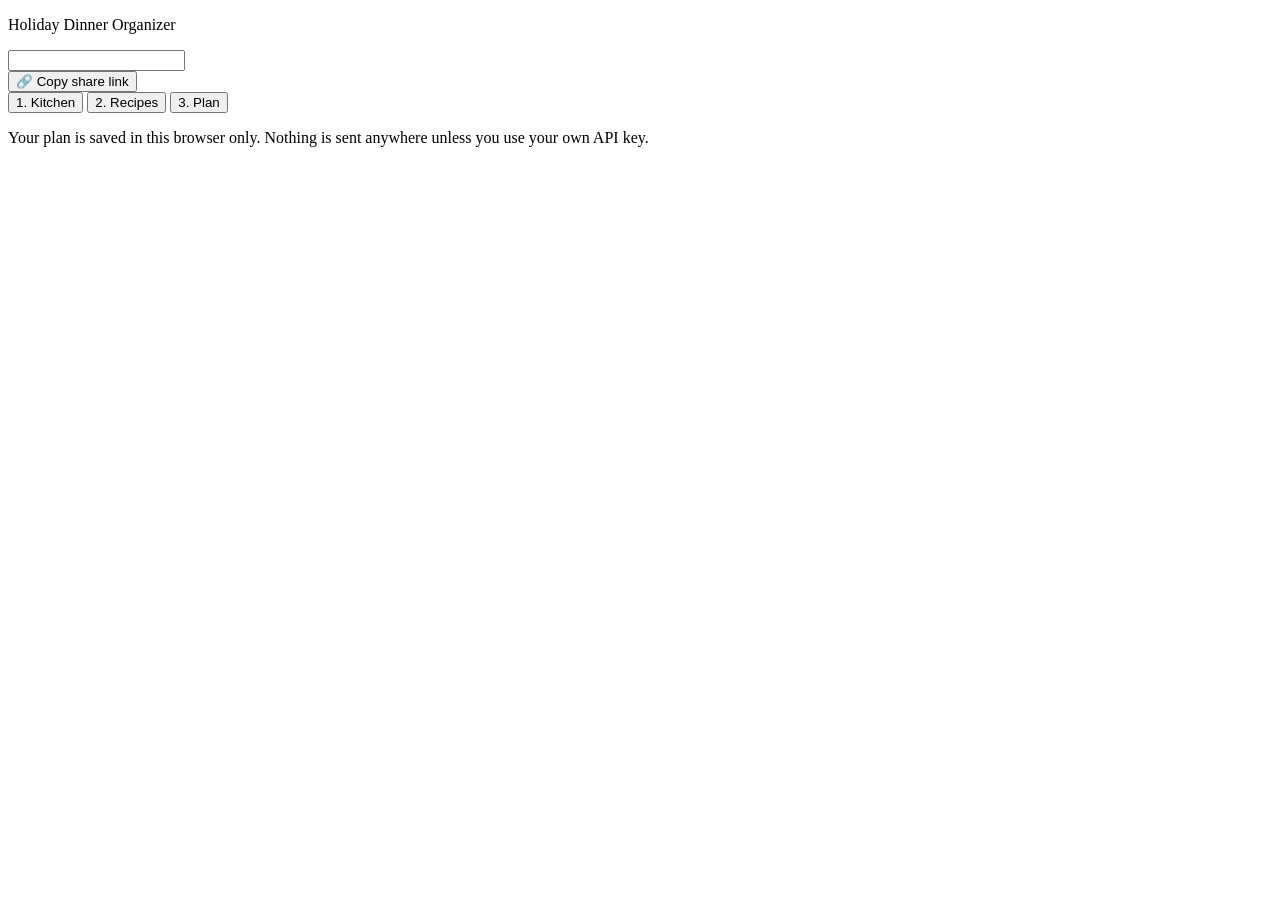
==== holiday_dinner_organizer/index.html @ aa73835b "Add index.html for Holiday Dinner Organizer This file serves as the main HTML structure for the Holi" ====
<!doctype html>
<html lang="en">
<head>
  <meta charset="utf-8">
  <meta name="viewport" content="width=device-width, initial-scale=1">
  <title>Holiday Dinner Organizer</title>
  <meta name="description" content="Plan the prep and cooking for a big meal: a step-by-step guide, an appliance timeline, a grocery list and a tool list.">
  <link rel="icon" href="data:image/svg+xml,<svg xmlns='http://www.w3.org/2000/svg' viewBox='0 0 100 100'><text y='.9em' font-size='90'>🍽️</text></svg>">
  <link rel="stylesheet" href="./styles.css">
  <script type="module" src="./app.js"></script>
</head>
<body>
  <div id="screen">
    <header class="app-header">
      <div class="wrap header-row">
        <div class="title-block">
          <p class="eyebrow">Holiday Dinner Organizer</p>
          <input id="plan-title" class="plan-title" aria-label="Meal name" maxlength="80">
        </div>
        <button data-action="share" class="ghost">🔗 Copy share link</button>
      </div>
      <nav class="wrap tabs" role="tablist">
        <button role="tab" data-tab="kitchen">1. Kitchen</button>
        <button role="tab" data-tab="recipes">2. Recipes <span id="recipe-count" class="count"></span></button>
        <button role="tab" data-tab="plan">3. Plan</button>
      </nav>
    </header>

    <main class="wrap">
      <section id="tab-kitchen" class="tab-panel" role="tabpanel"></section>
      <section id="tab-recipes" class="tab-panel" role="tabpanel" hidden></section>
      <section id="tab-plan" class="tab-panel" role="tabpanel" hidden></section>
      <noscript><p class="card">This planner needs JavaScript turned on.</p></noscript>
    </main>

    <footer class="wrap footer">
      <p>Your plan is saved in this browser only. Nothing is sent anywhere unless you use your own API key.</p>
    </footer>
  </div>

  <div id="print-root" aria-hidden="true"></div>
  <div id="toast" class="toast" role="status" aria-live="polite"></div>
</body>
</html>
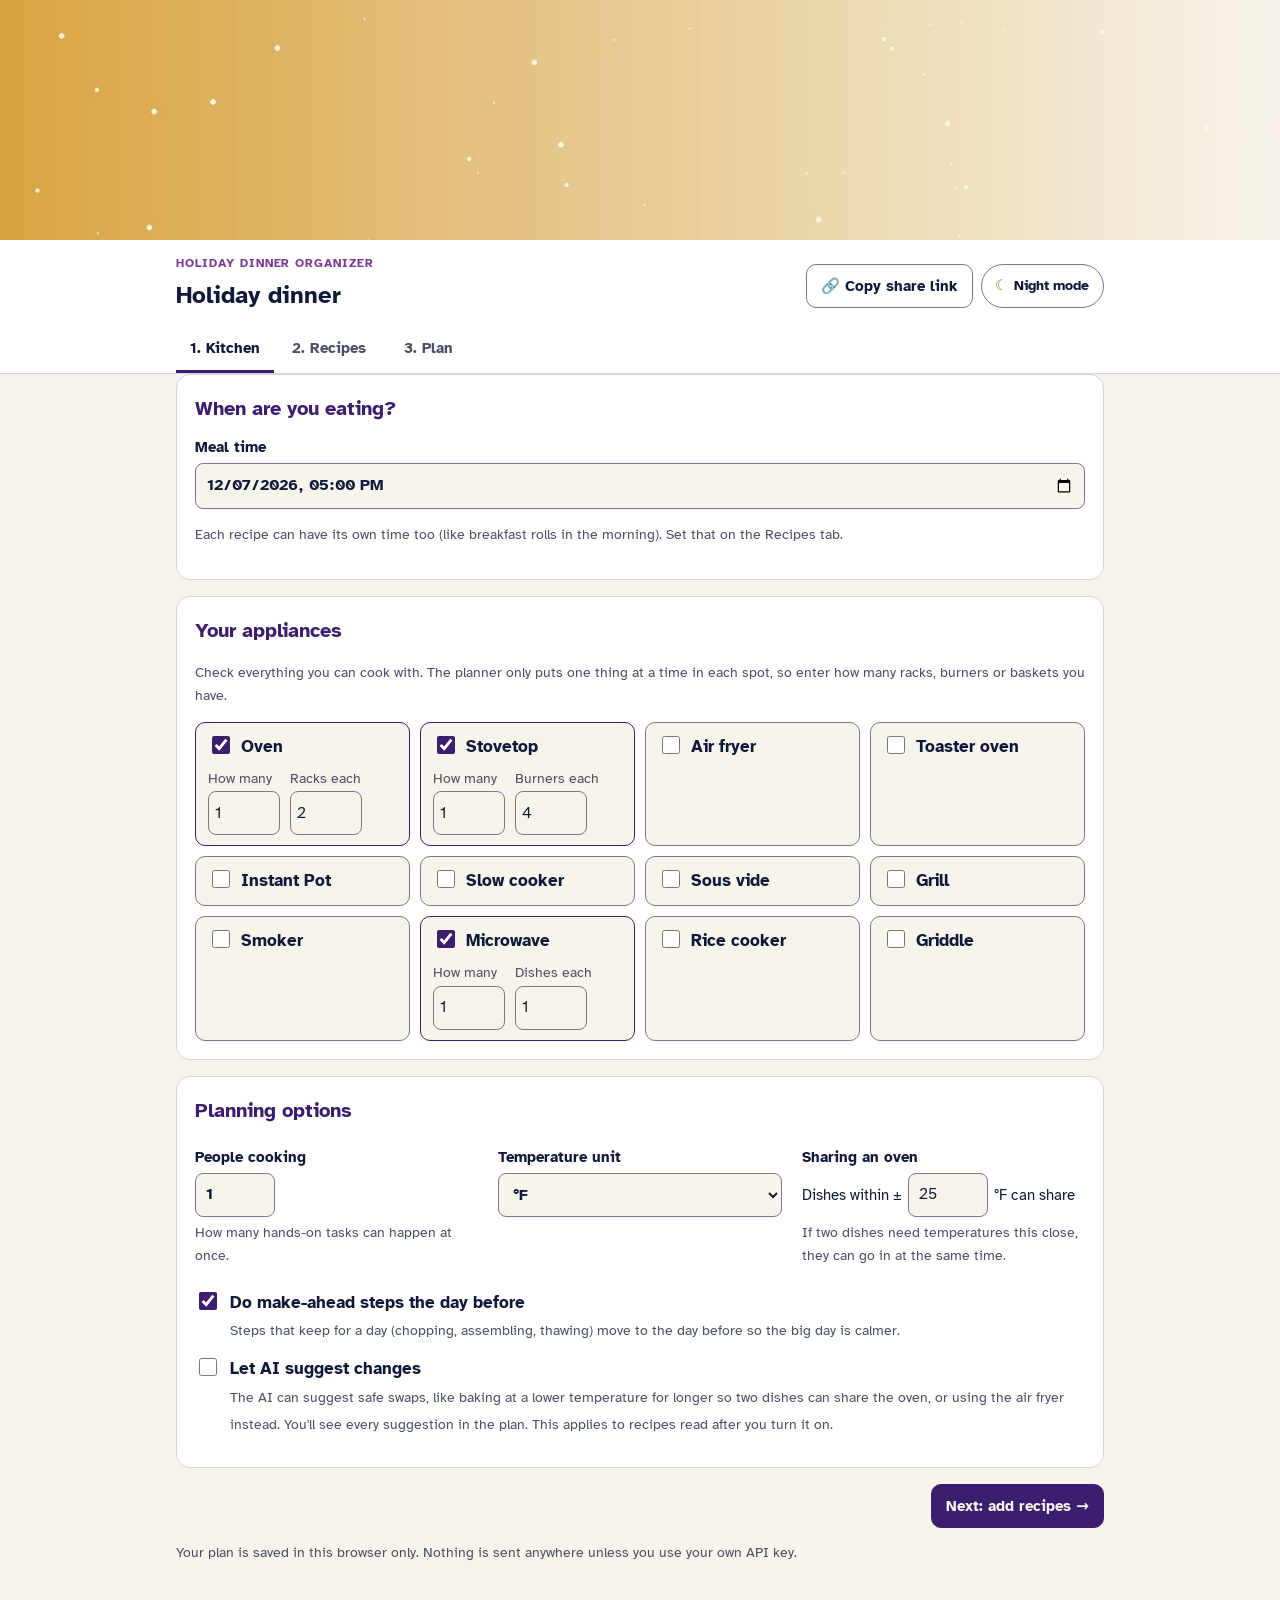
==== commit 9620e512: "Publish Solar Star themed Holiday Dinner and Recipes apps; add project cards and placeholder banners" ====
--- a/holiday_dinner_organizer/index.html
+++ b/holiday_dinner_organizer/index.html
@@ -6,18 +6,24 @@
   <title>Holiday Dinner Organizer</title>
   <meta name="description" content="Plan the prep and cooking for a big meal: a step-by-step guide, an appliance timeline, a grocery list and a tool list.">
   <link rel="icon" href="data:image/svg+xml,<svg xmlns='http://www.w3.org/2000/svg' viewBox='0 0 100 100'><text y='.9em' font-size='90'>🍽️</text></svg>">
+  <script src="/theme.js"></script>
+  <link rel="stylesheet" href="/solar-star.css">
   <link rel="stylesheet" href="./styles.css">
   <script type="module" src="./app.js"></script>
 </head>
 <body>
   <div id="screen">
+    <div class="ss-banner" role="presentation"></div>
     <header class="app-header">
       <div class="wrap header-row">
         <div class="title-block">
           <p class="eyebrow">Holiday Dinner Organizer</p>
           <input id="plan-title" class="plan-title" aria-label="Meal name" maxlength="80">
         </div>
-        <button data-action="share" class="ghost">🔗 Copy share link</button>
+        <div class="header-actions">
+          <button data-action="share" class="ghost">🔗 Copy share link</button>
+          <button type="button" class="ss-theme-toggle"></button>
+        </div>
       </div>
       <nav class="wrap tabs" role="tablist">
         <button role="tab" data-tab="kitchen">1. Kitchen</button>
--- a/solar-star.css
+++ b/solar-star.css
@@ -0,0 +1,155 @@
+/* Solar Star theme v1 (Edith's spec, 2026-11-12). One shared stylesheet for every page and app.
+   Change a color here and everything that links this file follows.
+   Day/night: follows the device; html[data-theme="light"|"dark"] (set by theme.js) overrides it.
+   Contrast numbers for every pair: see contrast-report.md beside this file. */
+
+@import url("https://fonts.googleapis.com/css2?family=Atkinson+Hyperlegible:ital,wght@0,400;0,700;1,400&family=Fraunces:opsz,wght@9..144,500&display=swap");
+
+:root {
+  /* Brand palette (raw colors: use the role colors below in pages) */
+  --ss-navy: #0F1A3A;
+  --ss-starlight: #F7F4EC;
+  --ss-violet: #3B1E6E;
+  --ss-orchid: #9C4DB8;        /* decorative only */
+  --ss-orchid-dark: #7A3A96;   /* day links */
+  --ss-lavender: #C9B8F0;      /* night links */
+  --ss-lavender-light: #E4DAFA;/* night headings */
+  --ss-gold: #D9A441;          /* night buttons + star marks, never body text */
+  --ss-gold-dark: #B07A1E;     /* day icons */
+  --ss-teal: #2FA7B5;          /* rare accent, night only for text */
+
+  /* Fonts and sizes */
+  --ss-font-body: "Atkinson Hyperlegible", system-ui, -apple-system, "Segoe UI", Roboto, sans-serif;
+  --ss-font-heading: "Fraunces", Georgia, "Times New Roman", serif;
+  --ss-text-size: 1.0625rem;   /* about 17px */
+  --ss-line: 1.6;
+  --ss-radius: 0.75rem;
+  --ss-tap: 2.75rem;           /* 44px minimum tap target */
+  --ss-banner-height: clamp(9.375rem, 22vw, 15rem); /* 150px on phones */
+
+  /* Day roles (default) */
+  --ss-bg: var(--ss-starlight);
+  --ss-surface: #FFFFFF;
+  --ss-surface-2: #EFEAF6;
+  --ss-text: var(--ss-navy);
+  --ss-muted: #4A4F66;
+  --ss-heading: var(--ss-violet);
+  --ss-link: var(--ss-orchid-dark);
+  --ss-accent: var(--ss-violet);       /* main buttons */
+  --ss-on-accent: var(--ss-starlight);
+  --ss-mark: var(--ss-gold-dark);      /* icons, star marks */
+  --ss-border: #D9D1E6;                /* decorative lines */
+  --ss-control-border: #7D7591;        /* input and button outlines (3:1 or more) */
+  --ss-focus: var(--ss-orchid-dark);
+  --ss-error: #A3221A;
+  --ss-error-bg: #FBEAE8;
+  --ss-warn-bg: #FFF3D6;
+  --ss-warn-border: var(--ss-gold-dark);
+  --ss-banner: url("/assets/banner-day.jpg");
+  color-scheme: light;
+}
+
+/* Night roles: same values twice, once for "follow the device", once for the manual toggle. */
+@media (prefers-color-scheme: dark) {
+  :root:not([data-theme="light"]) {
+    --ss-bg: var(--ss-navy);
+    --ss-surface: #18244A;
+    --ss-surface-2: #22305C;
+    --ss-text: var(--ss-starlight);
+    --ss-muted: #B9BCD0;
+    --ss-heading: var(--ss-lavender-light);
+    --ss-link: var(--ss-lavender);
+    --ss-accent: var(--ss-gold);
+    --ss-on-accent: var(--ss-navy);
+    --ss-mark: var(--ss-gold);
+    --ss-border: #34416E;
+    --ss-control-border: #7E8AB8;
+    --ss-focus: var(--ss-lavender);
+    --ss-error: #FF9C94;
+    --ss-error-bg: #3A1F2E;
+    --ss-warn-bg: #3A3220;
+    --ss-warn-border: var(--ss-gold);
+    --ss-banner: url("/assets/banner-night.jpg");
+    color-scheme: dark;
+  }
+}
+:root[data-theme="dark"] {
+  --ss-bg: var(--ss-navy);
+  --ss-surface: #18244A;
+  --ss-surface-2: #22305C;
+  --ss-text: var(--ss-starlight);
+  --ss-muted: #B9BCD0;
+  --ss-heading: var(--ss-lavender-light);
+  --ss-link: var(--ss-lavender);
+  --ss-accent: var(--ss-gold);
+  --ss-on-accent: var(--ss-navy);
+  --ss-mark: var(--ss-gold);
+  --ss-border: #34416E;
+  --ss-control-border: #7E8AB8;
+  --ss-focus: var(--ss-lavender);
+  --ss-error: #FF9C94;
+  --ss-error-bg: #3A1F2E;
+  --ss-warn-bg: #3A3220;
+  --ss-warn-border: var(--ss-gold);
+  --ss-banner: url("/assets/banner-night.jpg");
+  color-scheme: dark;
+}
+
+/* ---------- Base ---------- */
+html { -webkit-text-size-adjust: 100%; }
+body {
+  margin: 0;
+  background: var(--ss-bg);
+  color: var(--ss-text);
+  font-family: var(--ss-font-body);
+  font-size: var(--ss-text-size);
+  line-height: var(--ss-line);
+  overflow-wrap: break-word;
+}
+a { color: var(--ss-link); text-underline-offset: 0.15em; }
+:focus-visible { outline: 3px solid var(--ss-focus); outline-offset: 2px; }
+
+/* Fraunces for large headings only; everything else stays Atkinson. */
+.ss-display, h1 {
+  font-family: var(--ss-font-heading);
+  font-weight: 500;
+  color: var(--ss-heading);
+  line-height: 1.15;
+}
+
+/* ---------- Banner: decorative image, no text on it ---------- */
+.ss-banner {
+  display: block;
+  width: 100%;
+  height: var(--ss-banner-height);
+  background: var(--ss-banner) left center / cover no-repeat, var(--ss-bg);
+}
+
+/* ---------- Day/night toggle (theme.js fills in the label) ---------- */
+.ss-theme-toggle {
+  font: inherit;
+  font-size: 0.95rem;
+  font-weight: 700;
+  min-height: var(--ss-tap);
+  min-width: var(--ss-tap);
+  padding: 0.4rem 0.85rem;
+  border-radius: 999px;
+  border: 1px solid var(--ss-control-border);
+  background: var(--ss-surface);
+  color: var(--ss-text);
+  cursor: pointer;
+  display: inline-flex;
+  align-items: center;
+  gap: 0.4rem;
+}
+.ss-theme-toggle .ss-icon { color: var(--ss-mark); }
+
+/* ---------- Respect reduce motion ---------- */
+@media (prefers-reduced-motion: reduce) {
+  *, *::before, *::after {
+    animation-duration: 0.01ms !important;
+    animation-iteration-count: 1 !important;
+    transition-duration: 0.01ms !important;
+    scroll-behavior: auto !important;
+  }
+}
--- a/holiday_dinner_organizer/styles.css
+++ b/holiday_dinner_organizer/styles.css
@@ -0,0 +1,241 @@
+/* Solar Star theme: colors and fonts come from /solar-star.css (shared by the whole site).
+   This block only maps the app's own names onto those shared roles. */
+:root {
+  --bg: var(--ss-bg);
+  --surface: var(--ss-surface);
+  --surface-2: var(--ss-surface-2);
+  --text: var(--ss-text);
+  --muted: var(--ss-muted);
+  --accent: var(--ss-accent);
+  --accent-text: var(--ss-on-accent);
+  --label: var(--ss-link);
+  --border: var(--ss-control-border);
+  --line: var(--ss-border);
+  --warn-bg: var(--ss-warn-bg);
+  --warn-border: var(--ss-warn-border);
+  --error: var(--ss-error);
+  --error-bg: var(--ss-error-bg);
+  --batch: var(--ss-muted);
+  /* One color per recipe on the timeline and step cards (white text sits on these: 4.5:1 or more). */
+  --c0: #B83A4B; --c1: #1F7A70; --c2: #A85A12; --c3: #3B1E6E;
+  --c4: #2B6CA3; --c5: #7A3A96; --c6: #4F7A35; --c7: #8E5763;
+  --on-rc: #FFFFFF;
+}
+/* Night: lighter recipe colors with navy text on them. */
+@media (prefers-color-scheme: dark) {
+  :root:not([data-theme="light"]) {
+    --c0: #F08A97; --c1: #5CC8BA; --c2: #F0A860; --c3: #C9B8F0;
+    --c4: #7DB6EA; --c5: #D9A0EE; --c6: #9CCB7E; --c7: #E0A9B4;
+    --on-rc: #0F1A3A;
+  }
+}
+:root[data-theme="dark"] {
+  --c0: #F08A97; --c1: #5CC8BA; --c2: #F0A860; --c3: #C9B8F0;
+  --c4: #7DB6EA; --c5: #D9A0EE; --c6: #9CCB7E; --c7: #E0A9B4;
+  --on-rc: #0F1A3A;
+}
+
+* { box-sizing: border-box; }
+[hidden] { display: none !important; }
+
+body {
+  margin: 0;
+  background: var(--bg);
+  color: var(--text);
+  font-family: var(--ss-font-body);
+  font-size: var(--ss-text-size);
+  line-height: var(--ss-line);
+}
+
+.wrap { max-width: 960px; margin: 0 auto; padding: 0 16px; }
+a { color: var(--label); }
+h2, h3 { color: var(--ss-heading); }
+h2 { font-size: 1.25rem; margin: 0 0 8px; }
+h3 { font-size: 1.05rem; margin: 0; }
+.hint { color: var(--muted); font-size: 0.9rem; }
+.hint.warn, .warn { color: var(--text); }
+.empty { color: var(--muted); text-align: center; padding: 24px 0; }
+
+/* ---------- header and tabs ---------- */
+.header-actions { display: flex; flex-wrap: wrap; gap: 8px; }
+.app-header .ss-theme-toggle { font-size: 0.9rem; }
+.app-header { background: var(--surface); border-bottom: 1px solid var(--line); position: sticky; top: 0; z-index: 10; }
+.header-row { display: flex; align-items: center; justify-content: space-between; gap: 12px; padding-top: 14px; }
+.title-block { min-width: 0; flex: 1; }
+.eyebrow { margin: 0; color: var(--label); font-weight: 600; letter-spacing: 0.08em; text-transform: uppercase; font-size: 0.75rem; }
+.plan-title { font: inherit; font-size: 1.5rem; font-weight: 700; border: 1px solid transparent; background: transparent; color: var(--text); padding: 2px 6px; margin-left: -7px; border-radius: 8px; width: 100%; max-width: 520px; }
+.plan-title:hover, .plan-title:focus { border-color: var(--border); outline: none; }
+.tabs { display: flex; gap: 4px; margin-top: 8px; overflow-x: auto; }
+.tabs button { min-height: var(--ss-tap); border: none; border-bottom: 3px solid transparent; border-radius: 0; background: none; padding: 10px 14px; font-weight: 600; color: var(--muted); }
+.tabs button.active { color: var(--text); border-bottom-color: var(--accent); }
+.count { font-size: 0.8rem; color: var(--muted); font-weight: 500; }
+
+main { padding-top: 20px; padding-bottom: 40px; }
+.footer { color: var(--muted); font-size: 0.85rem; padding-bottom: 32px; }
+
+/* ---------- controls ---------- */
+button, .button {
+  font: inherit; font-size: 0.95rem; font-weight: 600;
+  display: inline-flex; align-items: center; gap: 6px;
+  padding: 9px 14px; border-radius: 10px; cursor: pointer; min-height: var(--ss-tap);
+  border: 1px solid var(--border); background: var(--surface); color: var(--text);
+}
+button:hover, .button:hover { border-color: var(--accent); }
+button:focus-visible, .button:focus-within, input:focus-visible, select:focus-visible, textarea:focus-visible { outline: 3px solid color-mix(in srgb, var(--accent) 45%, transparent); outline-offset: 1px; }
+button.primary { background: var(--accent); border-color: var(--accent); color: var(--accent-text); }
+button.ghost { background: transparent; }
+button.danger { color: var(--error); border-color: transparent; }
+button:disabled { opacity: 0.6; cursor: progress; }
+
+input[type="text"], input[type="url"], input[type="password"], input[type="number"], input[type="datetime-local"], select, textarea {
+  font: inherit; font-size: 1rem; color: var(--text); background: var(--bg);
+  border: 1px solid var(--border); border-radius: 8px; padding: 8px 10px; width: 100%;
+}
+input[type="number"] { width: 5.5em; }
+input[type="text"], input[type="url"], input[type="password"], input[type="number"], input[type="datetime-local"], select, .plan-title { min-height: var(--ss-tap); }
+textarea { resize: vertical; }
+textarea.mono { font-family: ui-monospace, Menlo, Consolas, monospace; font-size: 0.8rem; }
+input[type="checkbox"], input[type="radio"] { width: 18px; height: 18px; accent-color: var(--accent); flex: none; margin-top: 3px; }
+
+.field { display: flex; flex-direction: column; gap: 4px; font-weight: 600; font-size: 0.95rem; margin: 10px 0; }
+.field .hint { font-weight: 400; }
+.field.small { max-width: 340px; }
+.inline { display: inline-flex; align-items: center; gap: 6px; font-weight: 400; }
+.check, .choice { display: flex; gap: 10px; align-items: flex-start; margin: 12px 0; cursor: pointer; }
+.row { display: flex; flex-wrap: wrap; gap: 8px; align-items: center; }
+.row.space { justify-content: space-between; }
+.next-row { display: flex; justify-content: flex-end; margin-top: 8px; }
+
+.card { background: var(--surface); border: 1px solid var(--line); border-radius: 14px; padding: 18px; margin-bottom: 16px; }
+
+/* ---------- kitchen ---------- */
+.appliance-grid { display: grid; grid-template-columns: repeat(auto-fill, minmax(200px, 1fr)); gap: 10px; margin-top: 12px; }
+.appliance { border: 1px solid var(--border); border-radius: 10px; padding: 10px 12px; background: var(--bg); }
+.appliance.on { border-color: var(--accent); }
+.appliance-name { display: flex; gap: 8px; font-weight: 600; cursor: pointer; }
+.appliance-nums { display: flex; gap: 10px; margin-top: 8px; font-size: 0.85rem; color: var(--muted); }
+.appliance-nums label { display: flex; flex-direction: column; gap: 2px; }
+.appliance-nums input { width: 4.5em; padding: 4px 6px; min-height: var(--ss-tap); }
+.settings-grid { display: grid; grid-template-columns: repeat(auto-fit, minmax(220px, 1fr)); gap: 0 20px; }
+.settings-grid .field input[type="number"] { width: 5em; }
+
+/* ---------- recipes ---------- */
+.choice-row { display: grid; grid-template-columns: repeat(auto-fit, minmax(240px, 1fr)); gap: 10px; }
+.choice { border: 1px solid var(--border); border-radius: 10px; padding: 12px; margin: 0; background: var(--bg); }
+.choice:has(input:checked) { border-color: var(--accent); }
+.api-box { margin-top: 12px; padding-top: 4px; border-top: 1px solid var(--line); }
+.recipe-head { display: flex; align-items: center; gap: 10px; }
+.recipe-head h3 { flex: 1; }
+.dot { width: 12px; height: 12px; border-radius: 50%; background: var(--rc); flex: none; display: inline-block; }
+.dot.hatch { background: repeating-linear-gradient(45deg, var(--muted) 0 3px, transparent 3px 6px); border: 1px solid var(--muted); }
+.recipe.parsed { border-left: 5px solid var(--rc); }
+.file-pill { background: var(--surface-2); border-radius: 8px; padding: 8px 12px; display: inline-block; }
+.ai-steps { padding-left: 20px; margin: 12px 0 0; }
+.ai-steps > li { margin-bottom: 10px; }
+.ai-steps > li > .hint { display: block; margin-top: 4px; }
+.notes { margin: 6px 0; padding-left: 20px; color: var(--muted); font-size: 0.9rem; }
+details { margin-top: 8px; }
+summary { cursor: pointer; font-weight: 600; color: var(--label); min-height: var(--ss-tap); display: flex; align-items: center; }
+.mini-steps { padding-left: 20px; font-size: 0.92rem; }
+.error-box { background: var(--error-bg); color: var(--error); border-radius: 8px; padding: 10px 12px; margin: 10px 0 0; }
+.add-card { border-style: dashed; }
+
+/* ---------- plan ---------- */
+.toolbar { display: flex; flex-wrap: wrap; justify-content: space-between; align-items: center; gap: 8px 16px; }
+.toolbar .check { margin: 0; }
+.notice { background: var(--surface-2); border-radius: 10px; padding: 10px 14px; margin: 0 0 16px; }
+.notice.warn { background: var(--warn-bg); border: 1px solid var(--warn-border); }
+.notice ul { margin: 4px 0 0; padding-left: 20px; }
+.subtabs { display: flex; gap: 6px; margin-bottom: 14px; overflow-x: auto; scrollbar-width: none; }
+.subtabs button { border-radius: 999px; padding: 7px 16px; }
+.subtabs button.active { background: var(--text); color: var(--bg); border-color: var(--text); }
+
+.day-head { margin: 24px 0 10px; font-size: 1.1rem; color: var(--ss-heading); }
+.section { border-left: 5px solid var(--rc); }
+.section header { display: flex; gap: 12px; align-items: center; margin-bottom: 6px; }
+.section header .hint { margin: 2px 0 0; }
+.sec-num { width: 30px; height: 30px; border-radius: 50%; background: var(--rc); color: var(--on-rc); font-weight: 700; display: grid; place-items: center; flex: none; font-size: 0.9rem; }
+.tools-line { font-size: 0.9rem; margin: 4px 0 8px; color: var(--muted); }
+.tools-line b { color: var(--text); }
+.steps { list-style: none; padding: 0; margin: 0; }
+.step { border-top: 1px solid var(--line); }
+.step > label { display: grid; grid-template-columns: 22px 78px 1fr; gap: 8px; padding: 10px 0; cursor: pointer; align-items: start; }
+.step .time { font-weight: 700; font-variant-numeric: tabular-nums; }
+.step .meta { display: inline-block; font-size: 0.82rem; color: var(--muted); background: var(--surface-2); border-radius: 6px; padding: 0 6px; margin-left: 4px; }
+.step ul { margin: 6px 0 0; padding-left: 18px; font-size: 0.95rem; }
+.step.timer .what { color: var(--muted); }
+.step.suggested ul li:first-child { color: var(--label); }
+.step.done .what, .step.done .time { text-decoration: line-through; color: var(--muted); }
+.raw-note { font-size: 0.9rem; background: var(--surface-2); border-radius: 8px; padding: 8px 12px; margin: 8px 0 0; }
+
+/* timeline */
+.day-chips { display: flex; gap: 6px; flex-wrap: wrap; margin-bottom: 8px; }
+.day-chips button { border-radius: 999px; padding: 6px 12px; font-size: 0.85rem; }
+.day-chips button.active { background: var(--accent); color: var(--accent-text); border-color: var(--accent); }
+.timeline { overflow-x: auto; border: 1px solid var(--border); border-radius: 10px; margin-top: 8px; background: var(--bg); }
+.tl-inner { display: inline-block; min-width: 100%; }
+.tl-row { display: flex; border-bottom: 1px solid var(--line); }
+.tl-row:last-child { border-bottom: none; }
+.tl-label { position: sticky; left: 0; z-index: 2; width: 130px; flex: none; padding: 8px 10px; font-size: 0.85rem; font-weight: 600; background: var(--surface); border-right: 1px solid var(--border); }
+.tl-row.missing .tl-label { color: var(--error); }
+.tl-track { position: relative; flex: none; background-image: repeating-linear-gradient(90deg, var(--border) 0 1px, transparent 1px 144px); }
+.tl-axis { height: 30px; }
+.tl-axis .tl-track { background: none; }
+.tick { position: absolute; top: 6px; font-size: 0.75rem; color: var(--muted); white-space: nowrap; transform: translateX(3px); }
+.bar { position: absolute; height: 26px; border-radius: 6px; background: var(--rc); color: var(--on-rc); font-size: 0.75rem; font-weight: 600; padding: 4px 6px; overflow: hidden; white-space: nowrap; text-overflow: ellipsis; cursor: default; }
+.bar span { overflow: hidden; text-overflow: ellipsis; display: block; }
+.bar.hands { background: color-mix(in srgb, var(--rc) 85%, #000); }
+.bar.preheat { background: repeating-linear-gradient(45deg, color-mix(in srgb, var(--rc) 45%, transparent) 0 4px, transparent 4px 8px); border: 1px dashed var(--rc); color: var(--text); }
+.legend { display: flex; flex-wrap: wrap; gap: 6px 16px; margin-top: 12px; font-size: 0.85rem; }
+.legend-item { display: inline-flex; align-items: center; gap: 6px; }
+
+/* grocery and tools */
+.checklist { list-style: none; padding: 0; margin: 4px 0 14px; }
+.checklist li label { display: flex; gap: 10px; padding: 7px 0; border-bottom: 1px solid var(--line); cursor: pointer; align-items: flex-start; }
+.checklist .hint { display: block; }
+.checklist.have span { color: var(--muted); text-decoration: line-through; }
+.card h3 { margin-top: 12px; }
+
+/* ---------- small things ---------- */
+.spinner { width: 14px; height: 14px; border: 2px solid currentColor; border-right-color: transparent; border-radius: 50%; display: inline-block; animation: spin 0.8s linear infinite; }
+@keyframes spin { to { transform: rotate(360deg); } }
+.toast { position: fixed; left: 50%; bottom: 20px; transform: translate(-50%, 20px); background: var(--text); color: var(--bg); padding: 10px 16px; border-radius: 10px; max-width: calc(100% - 32px); opacity: 0; pointer-events: none; transition: opacity 0.2s, transform 0.2s; z-index: 50; }
+.toast.show { opacity: 1; transform: translate(-50%, 0); }
+.toast.error { background: var(--error); color: var(--bg); }
+
+@media (max-width: 600px) {
+  body { font-size: 16px; }
+  .header-row { flex-wrap: wrap; }
+  .header-row > button { font-size: 0.85rem; padding: 6px 10px; }
+  .header-actions { width: 100%; }
+  .plan-title { font-size: 1.25rem; }
+  .step > label { grid-template-columns: 22px 1fr; }
+  .step .time { grid-column: 2; }
+  .step .what { grid-column: 2; }
+  .tl-label { width: 96px; font-size: 0.78rem; }
+  .card { padding: 14px; }
+}
+
+/* ---------- print ---------- */
+#print-root { display: none; }
+@media print {
+  @page { margin: 16mm; }
+  body { background: #fff; color: #000; font-size: 11pt; }
+  #screen, .toast { display: none !important; }
+  #print-root { display: block; }
+  #print-root h1 { font-size: 20pt; margin: 0 0 4pt; }
+  #print-root h2 { font-size: 14pt; margin: 14pt 0 4pt; border-bottom: 1px solid #999; padding-bottom: 2pt; break-after: avoid; }
+  #print-root h3 { font-size: 11pt; margin: 8pt 0 2pt; break-after: avoid; }
+  #print-root .p-intro { margin: 0 0 2pt; color: #333; }
+  #print-root .p-sub { margin: 0 0 4pt; font-style: italic; color: #444; }
+  #print-root .p-day { margin: 12pt 0 0; font-weight: 700; color: #3B1E6E; }
+  #print-root .p-day + h2 { margin-top: 2pt; }
+  #print-root ul, #print-root ol { margin: 2pt 0 6pt; padding-left: 0; }
+  #print-root ul ul { padding-left: 18pt; list-style: disc; }
+  #print-root .p-check, #print-root .p-steps { list-style: none; }
+  #print-root .p-check li, #print-root .p-steps > li { margin: 3pt 0; break-inside: avoid; }
+  #print-root > section > ul:not(.p-check) { padding-left: 16pt; }
+  #print-root .box { display: inline-block; width: 9pt; height: 9pt; border: 1px solid #555; margin-right: 6pt; vertical-align: -1pt; }
+  #print-root small { color: #555; }
+  #print-root .p-break { break-before: page; }
+}
